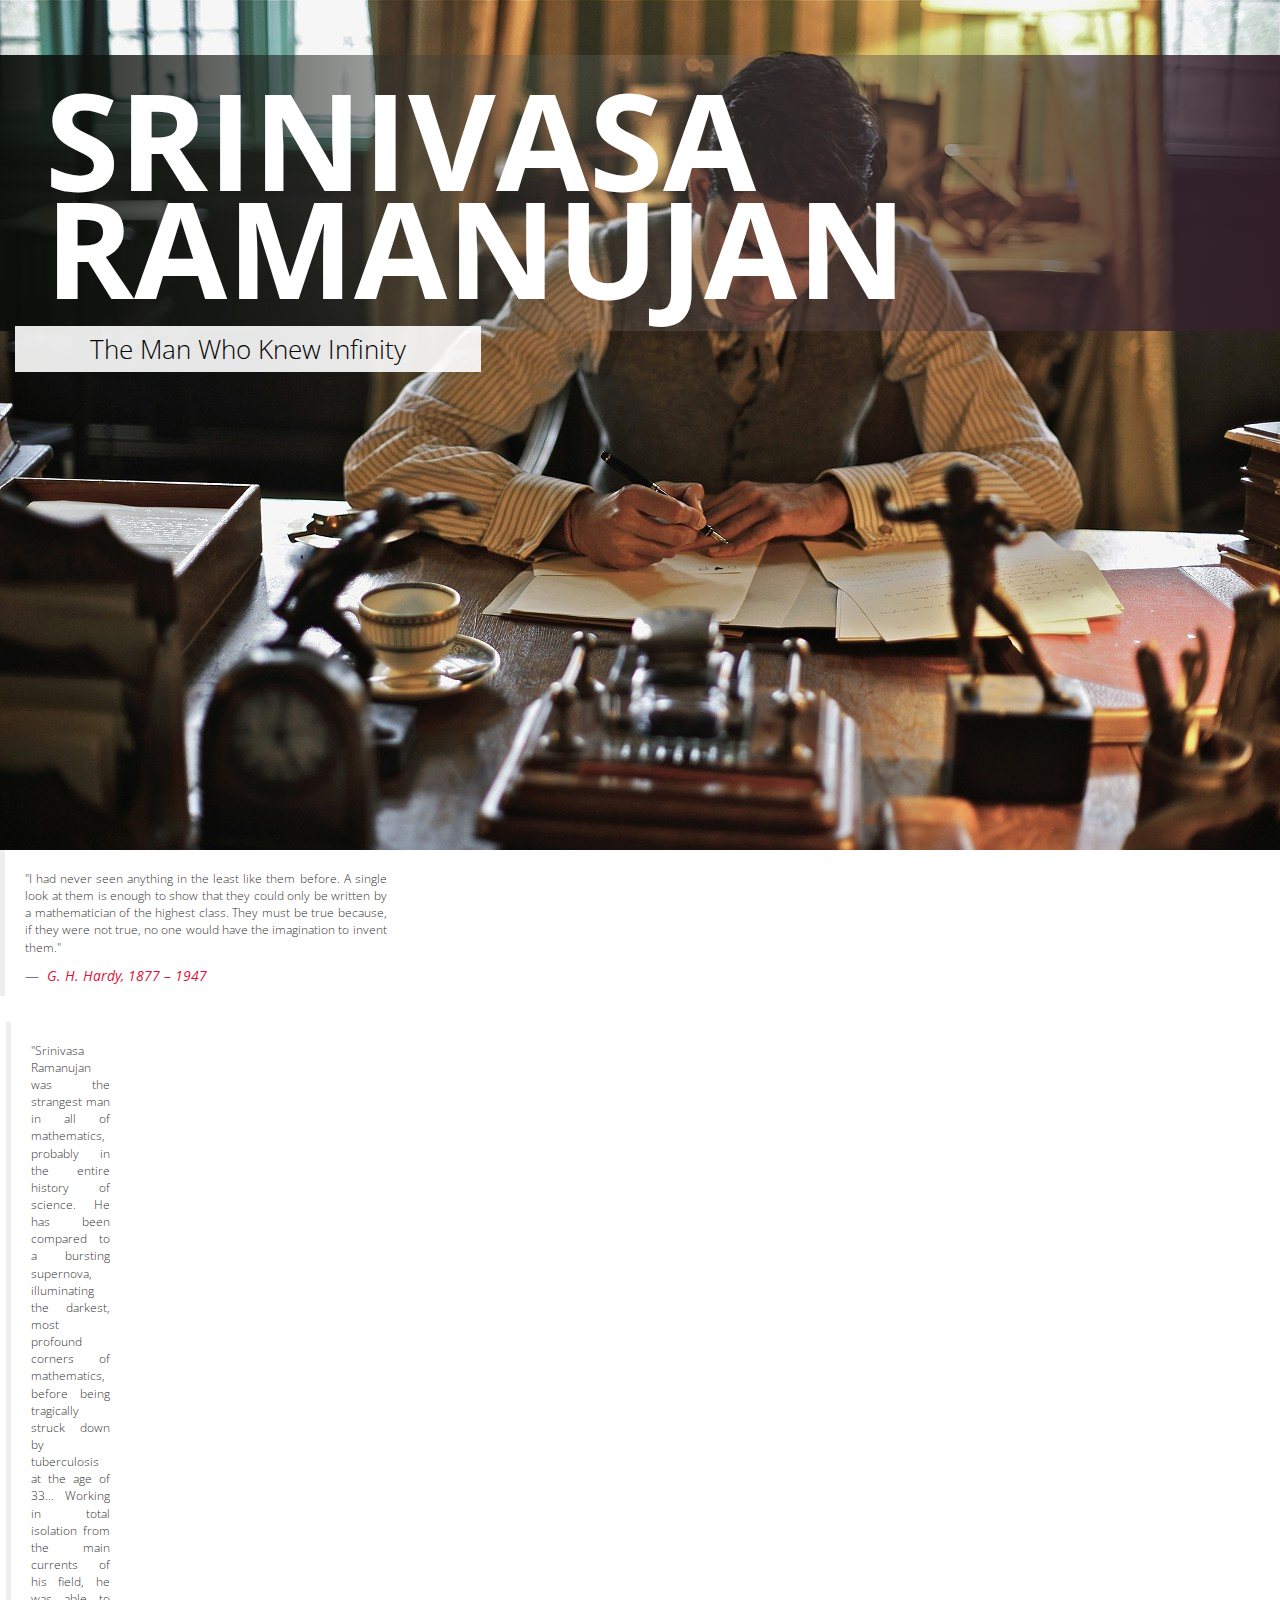
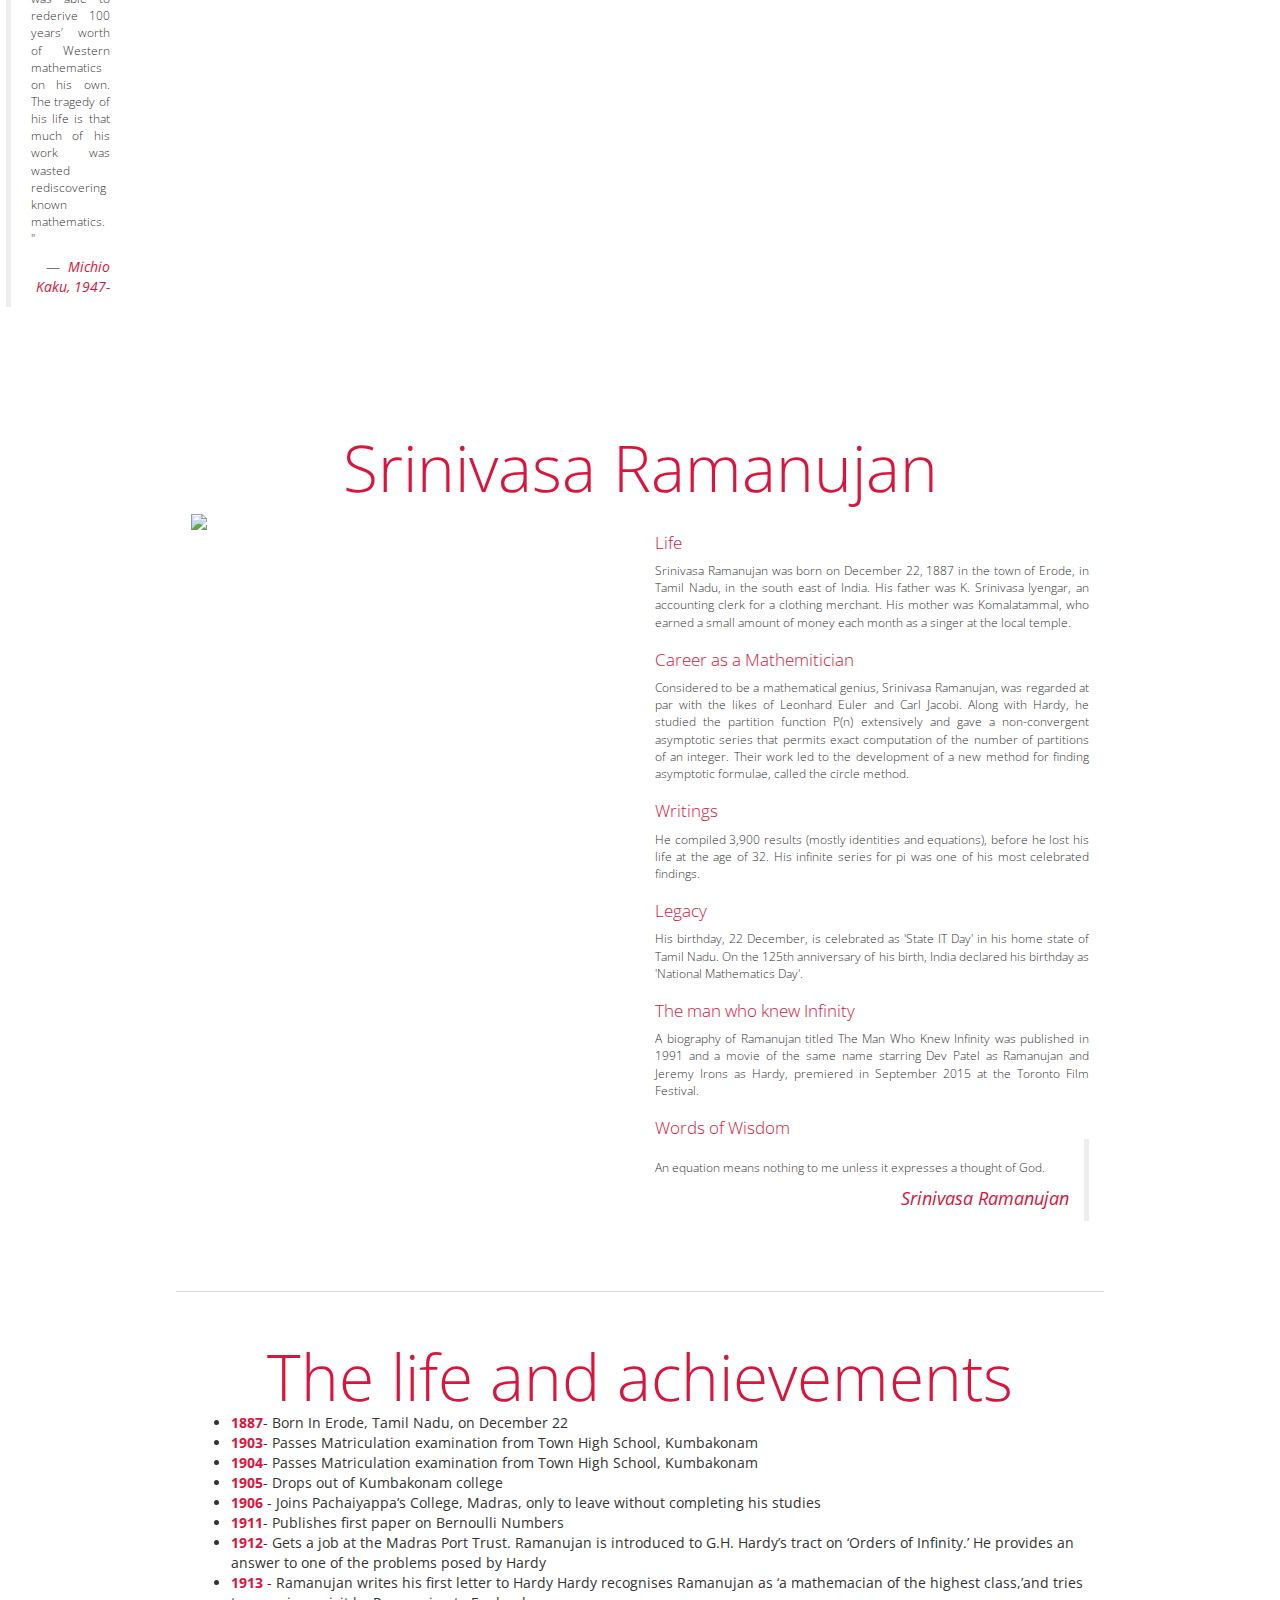
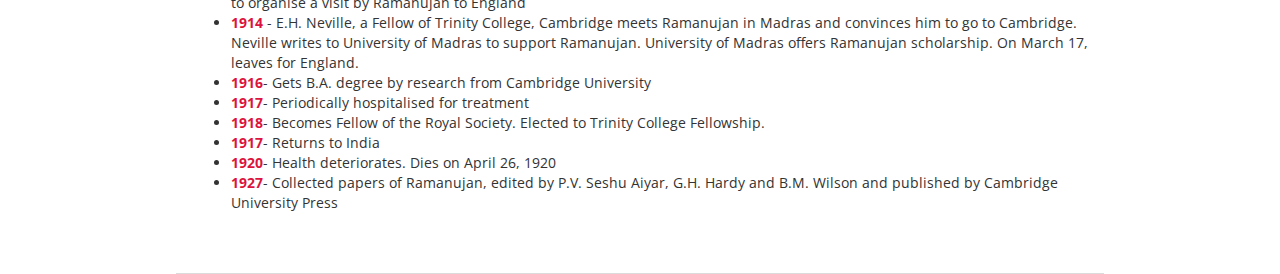
==== Tribute-Page.html @ 3acc69fc "Add files via upload" ====
<!DOCTYPE html>
<html lang="en">
<head>
<meta charset="utf-8">
<meta http-equiv="X-UA-Compatible" content="IE-edge">
	<title>Srinivasa Ramanujan</title>
	<link rel="icon" class="image-circle" type="image/png" href="img/dharm.png">
	<link rel="stylesheet" href="https://maxcdn.bootstrapcdn.com/bootstrap/3.3.6/css/bootstrap.min.css">
	<link rel="stylesheet" href="https://maxcdn.bootstrapcdn.com/font-awesome/4.5.0/css/font-awesome.min.css">
	<link rel="stylesheet" type="text/css" href="https://fonts.googleapis.com/css?family=Open+Sans:400,300,700">

<link rel="stylesheet" href="style.css">
</head>

<body>
<div class="main">
	
	<div class="container-fluid">
		<div class="row overlay">
			<h1 class="text-left">Srinivasa Ramanujan</h1>
		</div>
		<p class="text-right">The Man Who Knew Infinity </p>
	</div>
</div>


<div class="row row-centered" >

<div class="col-xs-4 text-left ">
<blockquote  >
            <p>"I had never seen anything in the least like them before. A single look at them is enough to show that they could only be written by a mathematician of the highest class. They must be true because, if they were not true, no one would have the imagination to invent them."</p>
           <footer> <cite style="color:crimson">G. H. Hardy, 1877 – 1947</cite>
           </footer>
          </blockquote>
          <div class="col-xs-4 text-right ">
<blockquote class="style1" >
            <p>"Srinivasa Ramanujan was the strangest man in all of mathematics, probably in the entire history of science. He has been compared to a bursting supernova, illuminating the darkest, most profound corners of mathematics, before being tragically struck down by tuberculosis at the age of 33... Working in total isolation from the main currents of his field, he was able to rederive 100 years’ worth of Western mathematics on his own. The tragedy of his life is that much of his work was wasted rediscovering known mathematics. "</p>
            <footer><cite style="color:crimson"> Michio Kaku,  1947-</cite>
            </footer>
          </blockquote>

</div>
</div>

</div>
</div>

 <div class="section">
 	<div id="Ramanujan" class="section-container container">
 		<div class="row">
 			<div class="col-xs-12 text-center">
 				<h1 class="dv1" style="color: crimson">Srinivasa Ramanujan</h1>
 				<h5 class="text-muted"></h5>
 			</div>
 			<div class="col-xs-6">
 				<img src="ramanujan2.jpg" class="img-responsive">
 			</div>
 			<div class="col-xs-6">
 				<h3 class="dv-sub" style="color: crimson">Life</h3>
 				<p>Srinivasa Ramanujan was born on December 22, 1887 in the town of Erode, in Tamil Nadu, in the south east of India. His father was K. Srinivasa Iyengar, an accounting clerk for a clothing merchant. His mother was Komalatammal, who earned a small amount of money each month as a singer at the local temple.</p>
 				<h3 class="dv-sub" style="color:crimson">Career as a Mathemitician</h3>
 				<p>Considered to be a mathematical genius, Srinivasa Ramanujan, was regarded at par with the likes of Leonhard Euler and Carl Jacobi. Along with Hardy, he studied the partition function P(n) extensively and gave a non-convergent asymptotic series that permits exact computation of the number of partitions of an integer. Their work led to the development of a new method for finding asymptotic formulae, called the circle method.</p>
 				<h3 class="dv-sub" style="color: crimson">Writings</h3>
 				<p>He compiled 3,900 results (mostly identities and equations), before he lost his life at the age of 32. His infinite series for pi was one of his most celebrated findings.</p>
 				<h3 class="dv-sub" style="color:crimson">Legacy</h3>
 				<p>His birthday, 22 December, is celebrated as 'State IT Day' in his home state of Tamil Nadu. On the 125th anniversary of his birth, India declared his birthday as 'National Mathematics Day'.</p>
 				<h3 class="dv-sub" style="color:crimson">The man who knew Infinity </h3>
 				<p>A biography of Ramanujan titled The Man Who Knew Infinity was published in 1991 and a movie of the same name starring Dev Patel as Ramanujan and Jeremy Irons as Hardy, premiered in September 2015 at the Toronto Film Festival.</p>
 				<h3 class="dv-sub" style="color: crimson">Words of Wisdom</h3>
 				<blockquote class="blockquote-reverse">
 				<p>An equation means nothing to me unless it expresses a thought of God.</p> 
 
 					<cite style="color: crimson">Srinivasa Ramanujan</cite>
 				
 				</blockquote>
 			</div>
 		</div>
 	</div>
 	<div id="rama" class="section-container container">
 		<div class="row">
 			<div class="col-xs-12 text-center">
 				<h1 class="dv1" style="color: crimson">The life and achievements </h1>

 			</div>

 			<div class="col-xs-12">
 				<ul>
 					
 					<li><strong style="color:crimson">1887</strong>- Born In Erode, Tamil Nadu, on December 22</li>
 					<li><strong style="color:crimson">1903</strong>- Passes Matriculation examination from Town High School, Kumbakonam</li>
 					<li><strong style="color:crimson">1904</strong>- Passes Matriculation examination from Town High School, Kumbakonam</li>
 					<li><strong style="color:crimson">1905</strong>- Drops out of Kumbakonam college</li>
 					<li><strong style="color:crimson">1906</strong> - Joins Pachaiyappa’s College, Madras, only to leave without completing his studies</li>
 					<li><strong style="color:crimson">1911</strong>- Publishes first paper on Bernoulli Numbers</li>
 					<li><strong style="color:crimson">1912</strong>- Gets a job at the Madras Port Trust. Ramanujan is introduced to G.H. Hardy’s tract on ‘Orders of Infinity.’ He provides an answer to one of the problems posed by Hardy</li>
 					<li><strong style="color:crimson">1913</strong> - Ramanujan writes his first letter to Hardy Hardy recognises Ramanujan as ‘a mathemacian of the highest class,’and tries to organise a visit by Ramanujan to England</li>
 					<li><strong style="color:crimson">1914</strong> - E.H. Neville, a Fellow of Trinity College, Cambridge meets Ramanujan in Madras and convinces him to go to Cambridge. Neville writes to University of Madras to support Ramanujan. University of Madras offers Ramanujan scholarship. On March 17, leaves for England.</li>
 					<li><strong style="color:crimson">1916</strong>- Gets B.A. degree by research from Cambridge University</li>
 					<li><strong style="color:crimson">1917</strong>- Periodically hospitalised for treatment</li>
 					<li><strong style="color:crimson">1918</strong>- Becomes Fellow of the Royal Society. Elected to Trinity College Fellowship.</li>
 					<li><strong style="color:crimson">1917</strong>- Returns to India</li>
 					<li><strong style="color:crimson">1920</strong>- Health deteriorates. Dies on April 26, 1920</li>
 					<li><strong style="color:crimson">1927</strong>- Collected papers of Ramanujan, edited by P.V. Seshu Aiyar, G.H. Hardy and B.M. Wilson and published by Cambridge University Press</li>

 				</ul>

 			</div>

 		</div>

 	</div>
 


 </div>
</body>
</html>
---- style.css ----
body,html{
	font-family:Open Sans,sans-serif
	}

	.container{
	max-width:928px
	}

	h1{
	font-size:64px;
	font-weight:100;
	margin-bottom:20px
	}

	h2{
	color:#000;
	font-size:2.3em;
	line-height:1.25;
	margin:1em 0
	}

	h2,h3{
	font-weight:300
	}

	h3{
	color:#555;
	margin-bottom:10px;
	font-size:1.2em
	}

	p{
	font-size:12px;
	text-align:justify;
	margin-top:10px
	}

	a,p{
	font-weight:200
	}
	
	a{
	font-size:18px
	}
	.row-centered {
    text-align:center;
}


.main h1{
padding:10px 45px;
font-size:135px;
line-height:.8;
font-weight:700;
text-transform:uppercase
}

.main .container{
margin-left:95px
}

.main{
background-image:url(img/infinity.jpg);
background-size:cover;
height:850px;
padding-top:55px;

}

.overlay{
color:#fff;
background:black;
  /* fallback for old browsers */
  background: -webkit-linear-gradient(to left, rgba(170,154,100,.9), rgba(225,228,227,.4), rgba(170,154,100,.9));
  /* Chrome 10-25, Safari 5.1-6 */
  background: linear-gradient(to left, rgba(50,30,40,.95), rgba(255,255,255,.1), rgba(10,14,10,.95));
}

.main p{
display:inline;
color:#000;
background-color:#fff;
padding:5px 75px;
opacity:.9;
font-size:26px;
font-weight:200;
margin-bottom:40px
}

.main .btn{
background-color:rgba(28,168,105,.9);
border-radius:4px;
color:#fff;
padding:8px 30px
}

.main .btn:hover{
background-color:#ee445f;
cursor:pointer;
box-shadow:1px 1px 5px 0 rgba(10,0,0,.75);
transition-property:box-shadow;transition-duration:.5s
}

.no-padding{
padding:0
}

.padding-down{
padding-bottom:25px
}

.mother{
text-align:center;
border-bottom:0;
padding-bottom:50px
}

.mother img{
box-shadow:5px 5px 5px -5px #000
}

span.text-content{
color:#fff;cursor:pointer;
display:table;
height:265px;
text-transform:uppercase;
font-size:20px;
font-weight:700;
left:0;
position:absolute;
top:0;
width:240px;
opacity:0;
transition:opacity .5s
}

.no-padding:hover span.text-content{opacity:1}
span.text-content span{display:table-cell;text-align:center;vertical-align:middle}
.dv1{margin-top:0;margin-bottom:0}
.dv-sub{margin-bottom:2px}
.center-icon{text-align:center}
.text-right{padding:6px}
.fa{padding-left:10px}
.section{padding-top:50px}
.section-container{padding-top:50px;padding-bottom:50px;border-bottom:1px solid #dbdbdb}
.section.row{margin-right:-15px;margin-left:-15px}
.footer{border-top:1px solid #dbdbdb;background-color:#f3f3f3;padding:20px 0 25px}
.footer ul{list-style-type:none;padding-left:0}
.footer li{color:#000;font-weight:600}
@media (max-width:500px){img.col-md-6{padding:50px;width:100%}}
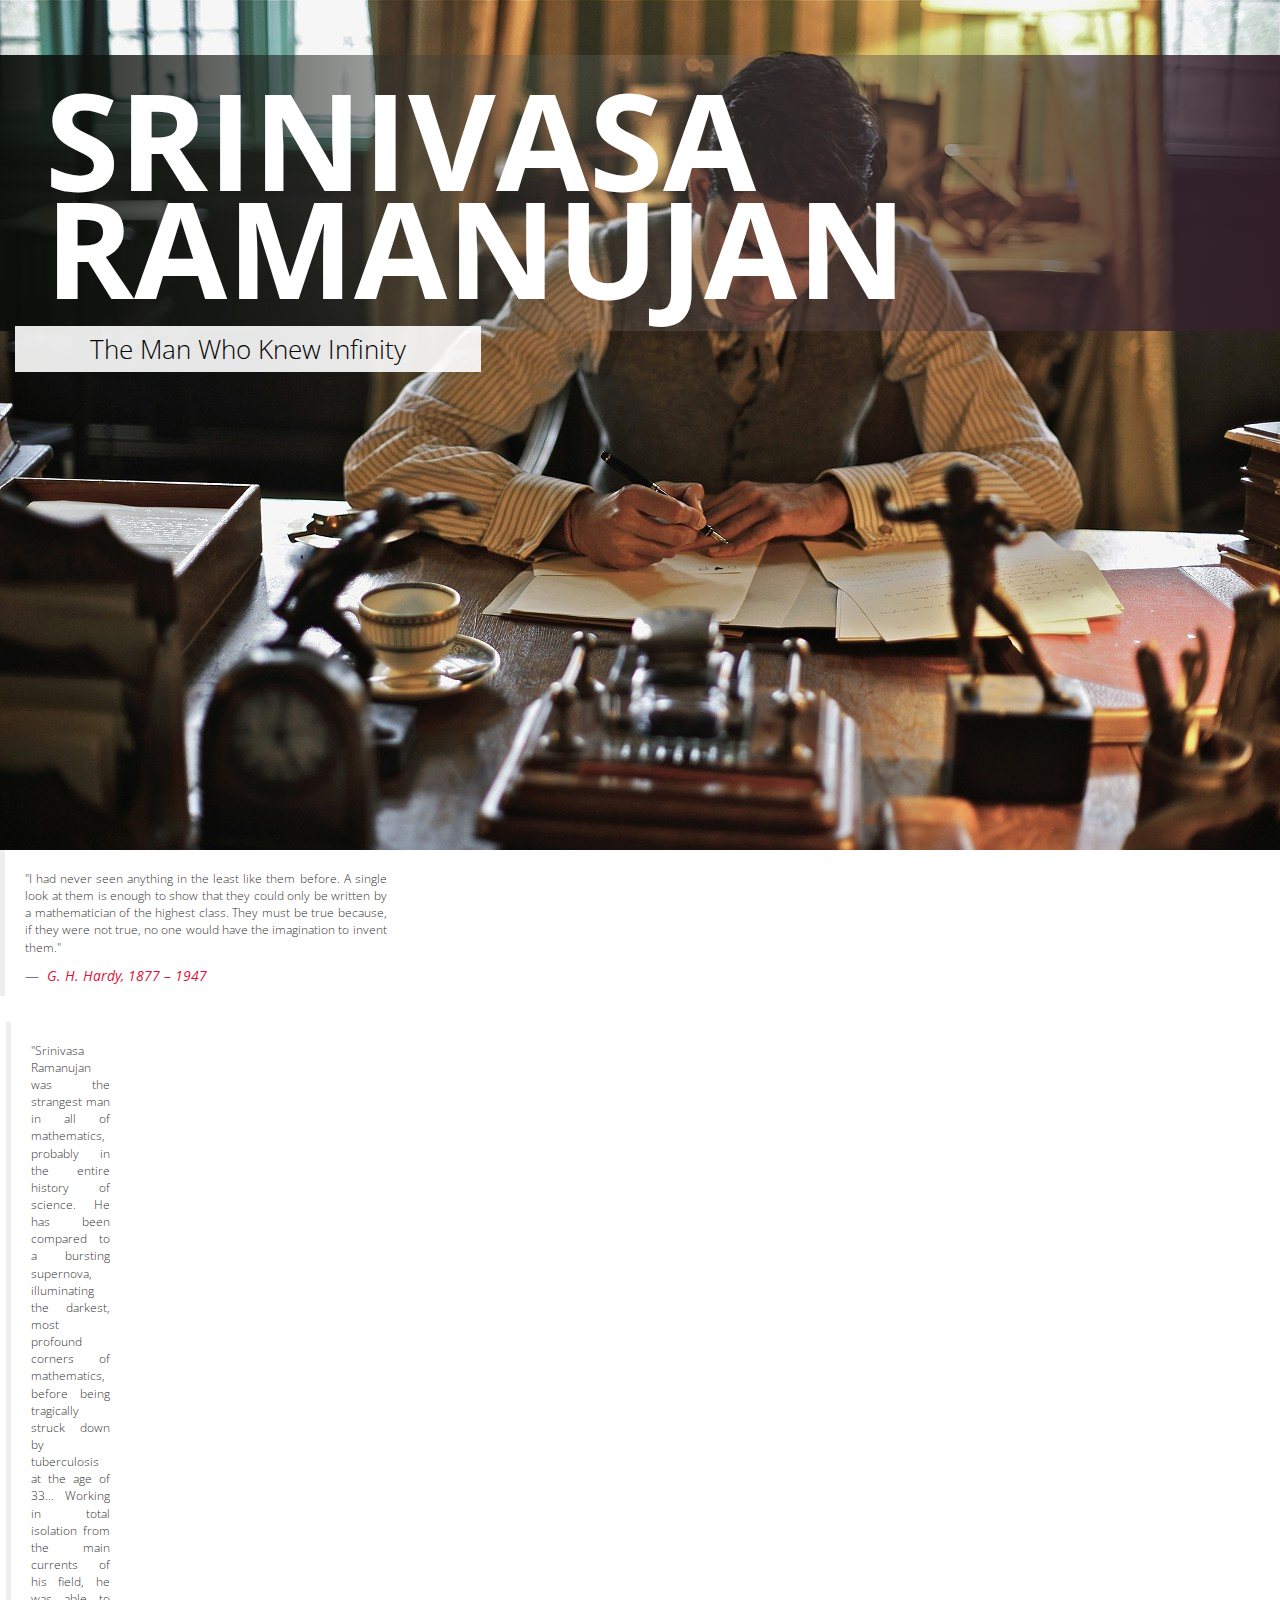
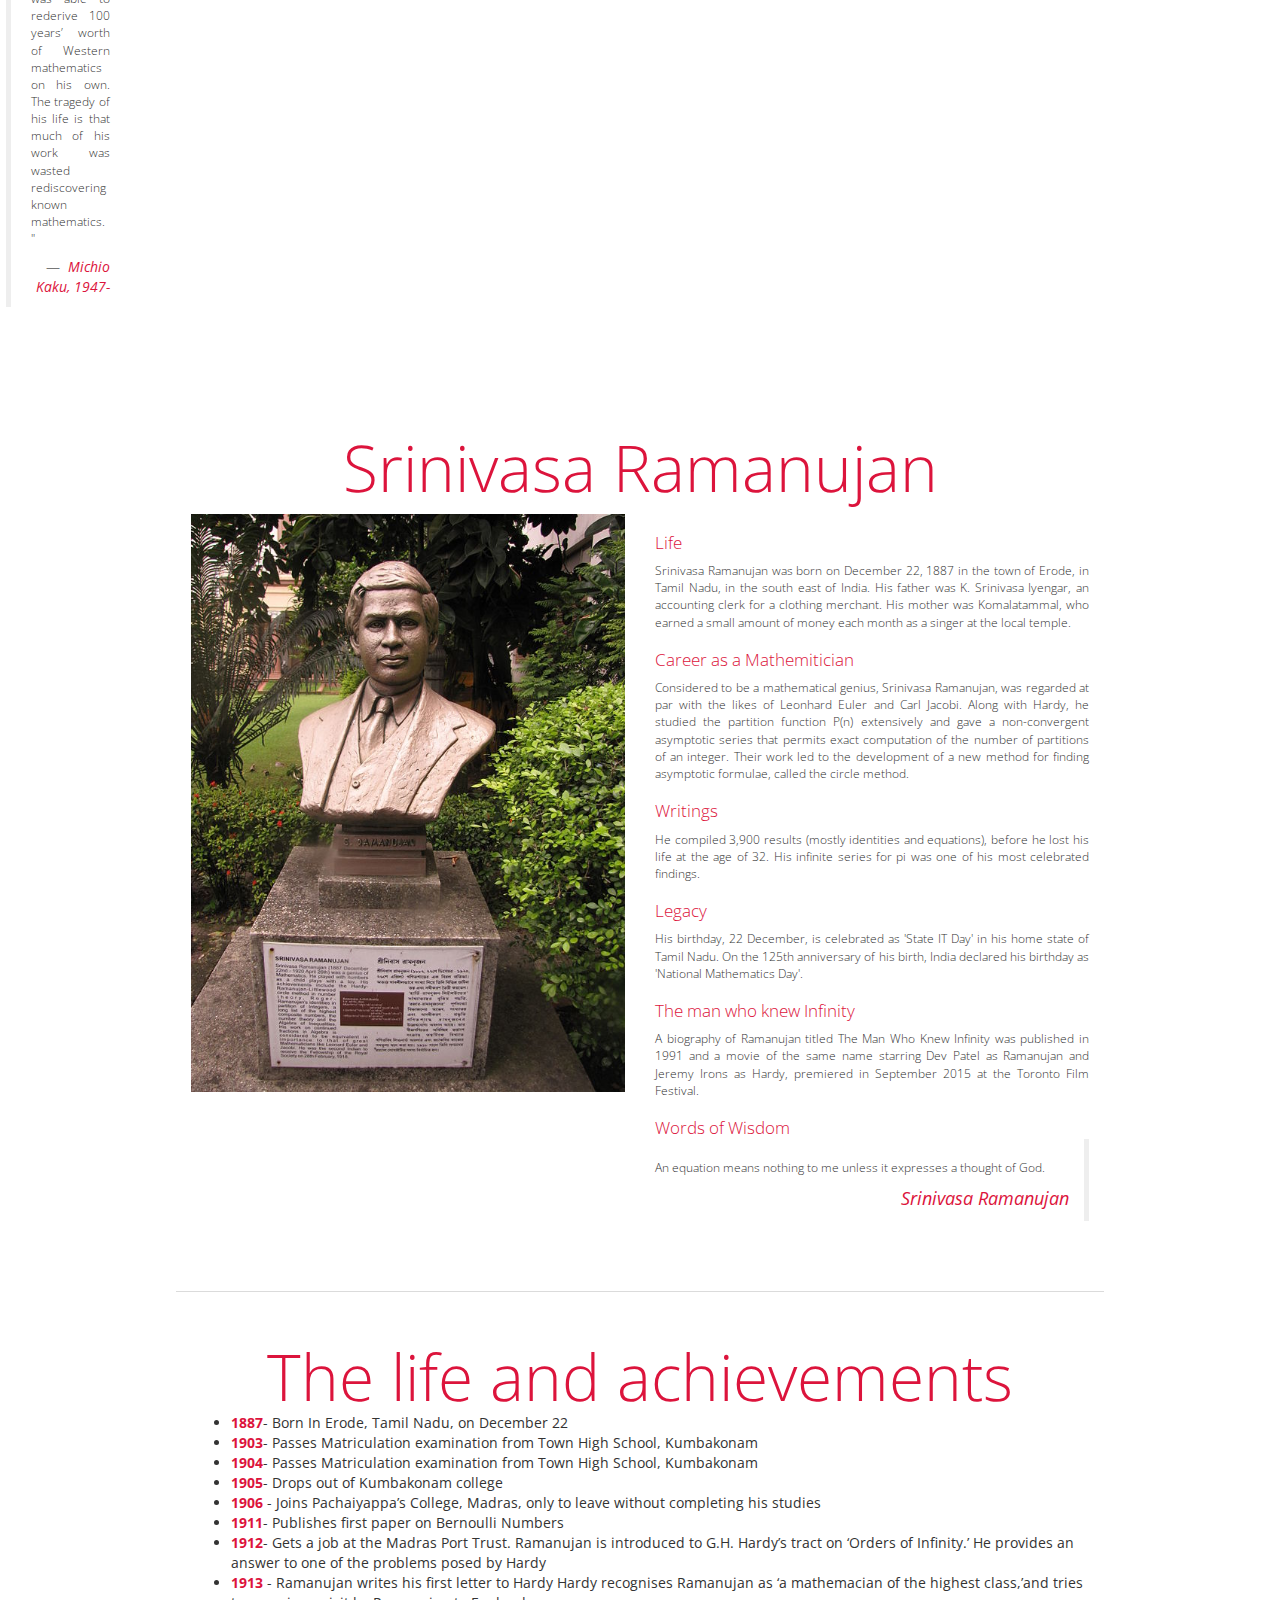
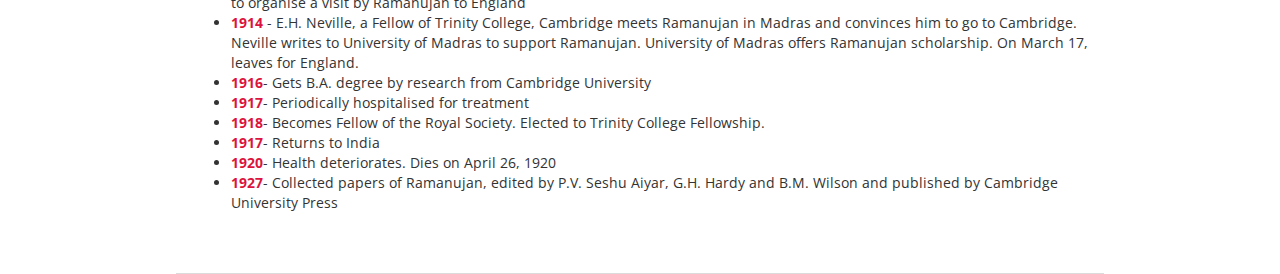
==== commit 573519fd: "Update Tribute-Page.html" ====
--- a/Tribute-Page.html
+++ b/Tribute-Page.html
@@ -40,10 +40,10 @@
           </blockquote>
 
 </div>
+</div>	
+
 </div>
 
-</div>
-</div>
 
  <div class="section">
  	<div id="Ramanujan" class="section-container container">
@@ -53,7 +53,7 @@
  				<h5 class="text-muted"></h5>
  			</div>
  			<div class="col-xs-6">
- 				<img src="ramanujan2.jpg" class="img-responsive">
+ 				<img src="img/ramanujan2.jpg" class="img-responsive">
  			</div>
  			<div class="col-xs-6">
  				<h3 class="dv-sub" style="color: crimson">Life</h3>
@@ -114,4 +114,4 @@
 
  </div>
 </body>
-</html>+</html>
